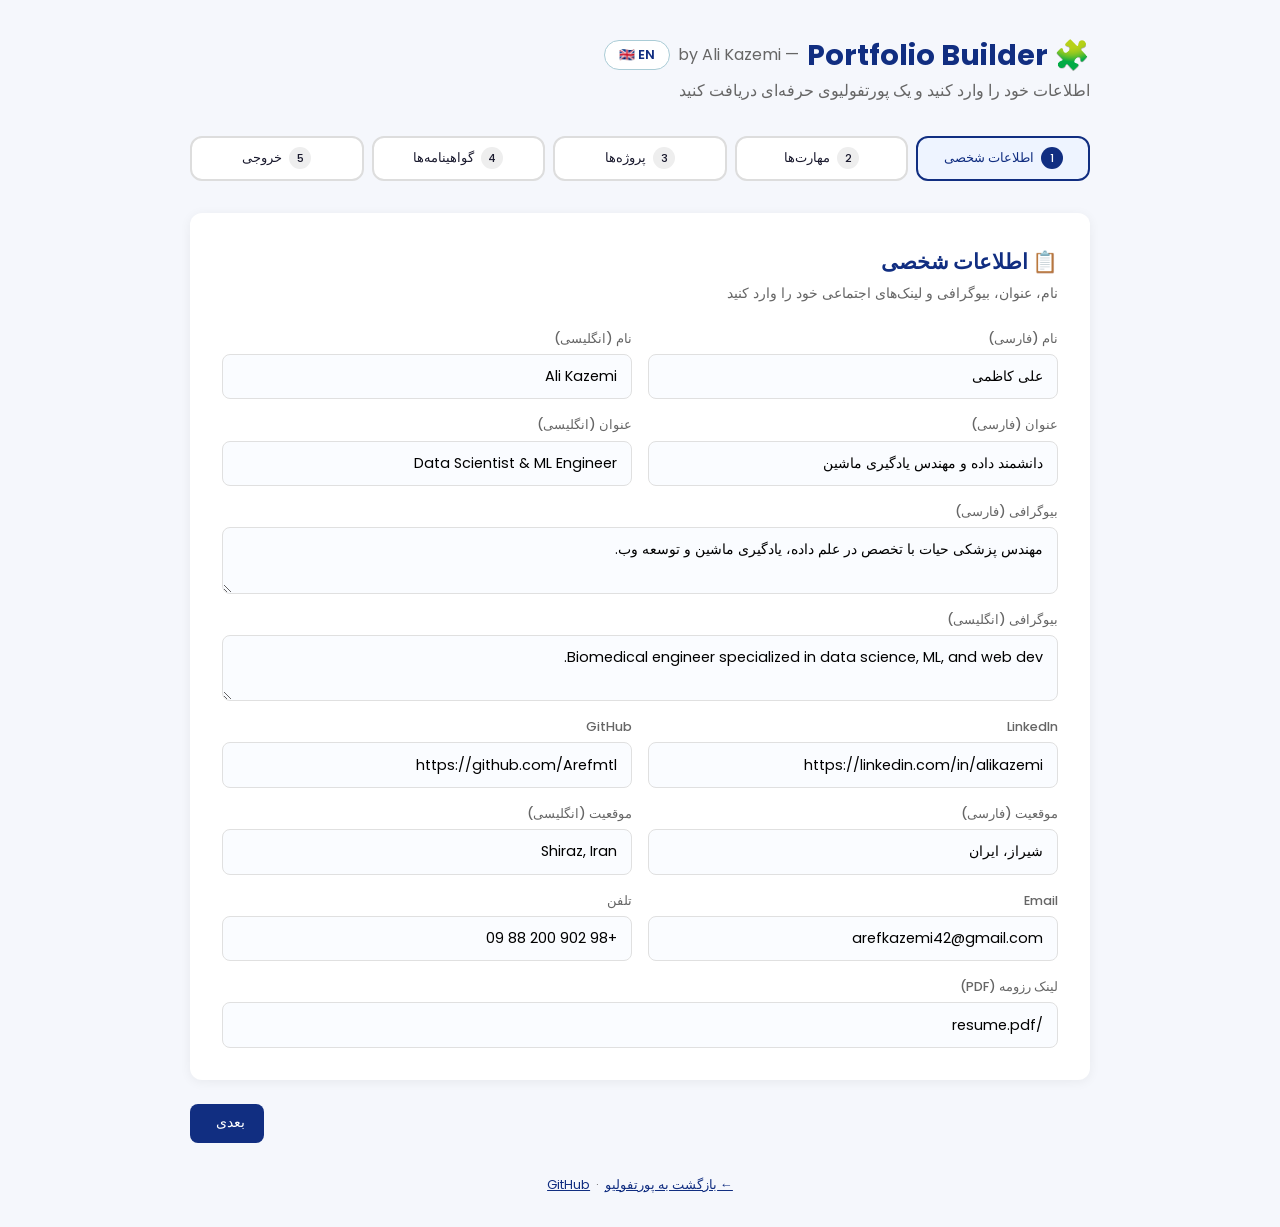
==== builder/index.html @ 11b46091 "feat: add Portfolio Builder tool at /builder/ — interactive form to generate config.js" ====
<!DOCTYPE html>
<html lang="fa" dir="rtl">
<head>
  <meta charset="UTF-8" />
  <meta name="viewport" content="width=device-width, initial-scale=1.0" />
  <meta name="theme-color" content="#112E81" />
  <title>Portfolio Builder — Ali Kazemi</title>
  <link rel="preconnect" href="https://fonts.googleapis.com" />
  <link rel="preconnect" href="https://fonts.gstatic.com" crossorigin />
  <link href="https://fonts.googleapis.com/css2?family=Poppins:wght@300;400;500;600;700&family=JetBrains+Mono:wght@400;500&display=swap" rel="stylesheet" />
  <link rel="stylesheet" href="https://unicons.iconscout.com/release/v4.0.0/css/line.css" />
  <style>
    :root {
      --first: #112e81;
      --second: #4647ae;
      --third: #4382df;
      --light: #aaccd6;
      --bg: #f5f7fc;
      --card: #fff;
      --text: #1a1a2e;
      --muted: #666;
      --font: 'Poppins', sans-serif;
      --mono: 'JetBrains Mono', monospace;
      --radius: 12px;
    }
    * { box-sizing: border-box; margin: 0; padding: 0; }
    body {
      font-family: var(--font);
      background: var(--bg);
      color: var(--text);
      line-height: 1.6;
      padding: 2rem 1rem;
    }
    .container { max-width: 900px; margin: 0 auto; }
    h1 { font-size: 1.8rem; color: var(--first); display: flex; align-items: center; gap: .5rem; }
    h1 small { font-size: 1rem; font-weight: 400; color: var(--muted); }
    .subtitle { color: var(--muted); margin-bottom: 2rem; }
    .lang-toggle {
      display: inline-block; float: left; cursor: pointer;
      padding: 4px 14px; border-radius: 20px; border: 1px solid var(--light);
      font-size: .8rem; font-weight: 600; color: var(--first); background: white;
    }
    .lang-toggle:hover { background: var(--light); }

    /* ── Steps ── */
    .steps { display: flex; gap: .5rem; margin-bottom: 2rem; flex-wrap: wrap; }
    .step {
      flex: 1; min-width: 90px; padding: .6rem .8rem; border-radius: var(--radius);
      background: var(--card); border: 2px solid #ddd; text-align: center;
      font-size: .8rem; font-weight: 500; transition: .3s; cursor: default;
    }
    .step.active { border-color: var(--first); color: var(--first); background: #eef4ff; }
    .step.done { border-color: var(--third); color: var(--third); }
    .step .num { display: inline-block; width: 22px; height: 22px; line-height: 22px; border-radius: 50%; background: #eee; font-size: .7rem; margin-inline-end: 4px; }
    .step.active .num { background: var(--first); color: #fff; }
    .step.done .num { background: var(--third); color: #fff; }

    /* ── Form ── */
    .card {
      background: var(--card); border-radius: var(--radius); padding: 2rem;
      box-shadow: 0 2px 12px rgba(0,0,0,.06); margin-bottom: 1.5rem;
    }
    .card h2 { font-size: 1.3rem; color: var(--first); margin-bottom: .3rem; }
    .card .desc { color: var(--muted); font-size: .85rem; margin-bottom: 1.5rem; }
    .form-grid { display: grid; grid-template-columns: 1fr 1fr; gap: 1rem; }
    .form-group { display: flex; flex-direction: column; gap: .3rem; }
    .form-group.full { grid-column: 1/-1; }
    label { font-size: .8rem; font-weight: 500; color: var(--muted); }
    input, textarea, select {
      padding: .7rem .9rem; border: 1.5px solid #e0e0e0; border-radius: 8px;
      font-family: var(--font); font-size: .9rem; transition: .2s; background: #fafcff;
    }
    input:focus, textarea:focus { outline: none; border-color: var(--third); box-shadow: 0 0 0 3px rgba(67,130,223,.15); }
    textarea { resize: vertical; min-height: 60px; }
    .form-row { display: flex; gap: .5rem; align-items: center; }
    .form-row input { flex: 1; }

    /* ── Dynamic entries (skills, projects, certs) ── */
    .entries { display: flex; flex-direction: column; gap: .8rem; }
    .entry {
      background: #f8faff; border: 1px solid #e8ecf5; border-radius: 8px;
      padding: 1rem; display: grid; gap: .6rem;
    }
    .entry .entry-grid { display: grid; grid-template-columns: 1fr 1fr; gap: .6rem; }
    .entry .full { grid-column: 1/-1; }
    .entry-remove {
      background: none; border: none; color: #e44; cursor: pointer;
      font-size: .8rem; justify-self: end;
    }
    .btn {
      padding: .6rem 1.2rem; border-radius: 8px; font-family: var(--font);
      font-weight: 500; font-size: .85rem; cursor: pointer; border: none;
      transition: .2s; display: inline-flex; align-items: center; gap: .4rem;
    }
    .btn-primary { background: var(--first); color: #fff; }
    .btn-primary:hover { background: #0d2368; }
    .btn-secondary { background: #eef4ff; color: var(--first); }
    .btn-secondary:hover { background: #dce6fa; }
    .btn-add { background: transparent; color: var(--third); border: 1.5px dashed var(--light); padding: .5rem 1rem; width: 100%; justify-content: center; }
    .btn-add:hover { background: #f0f7ff; }

    /* ── Navigation ── */
    .nav-btns { display: flex; justify-content: space-between; margin-top: 1.5rem; }
    .hidden { display: none; }

    /* ── Output ── */
    pre {
      background: #1a1a2e; color: #aaccd6; padding: 1.2rem; border-radius: 8px;
      font-family: var(--mono); font-size: .75rem; overflow-x: auto;
      max-height: 400px; white-space: pre-wrap; word-break: break-all;
    }
    .output-actions { display: flex; gap: .5rem; margin-top: 1rem; flex-wrap: wrap; }
    .badge {
      display: inline-block; padding: 2px 8px; border-radius: 12px;
      background: var(--light); color: var(--first); font-size: .7rem;
    }

    /* ── Responsive ── */
    @media (max-width: 640px) {
      .form-grid { grid-template-columns: 1fr; }
      .entry .entry-grid { grid-template-columns: 1fr; }
      .steps { gap: .3rem; }
      .step { min-width: 60px; font-size: .7rem; padding: .4rem; }
    }

    /* ── English mode ── */
    [lang="en"] .rtl-only { display: none; }
    [lang="fa"] .ltr-only { display: none; }
  </style>
</head>
<body>

<div class="container">
  <h1>
    🧩 Portfolio Builder
    <small>— by Ali Kazemi</small>
    <span class="lang-toggle" id="langToggle" onclick="toggleLang()">🇬🇧 EN</span>
  </h1>
  <p class="subtitle rtl-only">اطلاعات خود را وارد کنید و یک پورتفولیوی حرفه‌ای دریافت کنید</p>
  <p class="subtitle ltr-only">Fill in your info and get a professional portfolio template</p>

  <!-- Steps -->
  <div class="steps" id="steps">
    <div class="step active" data-step="1"><span class="num">1</span> <span class="rtl-only">اطلاعات شخصی</span><span class="ltr-only">Personal</span></div>
    <div class="step" data-step="2"><span class="num">2</span> <span class="rtl-only">مهارت‌ها</span><span class="ltr-only">Skills</span></div>
    <div class="step" data-step="3"><span class="num">3</span> <span class="rtl-only">پروژه‌ها</span><span class="ltr-only">Projects</span></div>
    <div class="step" data-step="4"><span class="num">4</span> <span class="rtl-only">گواهینامه‌ها</span><span class="ltr-only">Certifications</span></div>
    <div class="step" data-step="5"><span class="num">5</span> <span class="rtl-only">خروجی</span><span class="ltr-only">Output</span></div>
  </div>

  <!-- STEP 1: Personal Info -->
  <div class="card step-panel" data-step="1">
    <h2><span class="rtl-only">📋 اطلاعات شخصی</span><span class="ltr-only">📋 Personal Info</span></h2>
    <p class="desc"><span class="rtl-only">نام، عنوان، بیوگرافی و لینک‌های اجتماعی خود را وارد کنید</span><span class="ltr-only">Your name, title, bio, and social links</span></p>
    <div class="form-grid">
      <div class="form-group"><label><span class="rtl-only">نام (فارسی)</span><span class="ltr-only">Name (Persian)</span></label><input id="fa_name" value="علی کاظمی" /></div>
      <div class="form-group"><label><span class="rtl-only">نام (انگلیسی)</span><span class="ltr-only">Name (English)</span></label><input id="en_name" value="Ali Kazemi" /></div>
      <div class="form-group"><label><span class="rtl-only">عنوان (فارسی)</span><span class="ltr-only">Title (Persian)</span></label><input id="fa_title" value="دانشمند داده و مهندس یادگیری ماشین" /></div>
      <div class="form-group"><label><span class="rtl-only">عنوان (انگلیسی)</span><span class="ltr-only">Title (English)</span></label><input id="en_title" value="Data Scientist & ML Engineer" /></div>
      <div class="form-group full"><label><span class="rtl-only">بیوگرافی (فارسی)</span><span class="ltr-only">Bio (Persian)</span></label><textarea id="fa_bio" rows="2">مهندس پزشکی حیات با تخصص در علم داده، یادگیری ماشین و توسعه وب.</textarea></div>
      <div class="form-group full"><label><span class="rtl-only">بیوگرافی (انگلیسی)</span><span class="ltr-only">Bio (English)</span></label><textarea id="en_bio" rows="2">Biomedical engineer specialized in data science, ML, and web dev.</textarea></div>
      <div class="form-group"><label>LinkedIn</label><input id="linkedin" value="https://linkedin.com/in/alikazemi" /></div>
      <div class="form-group"><label>GitHub</label><input id="github" value="https://github.com/Arefmtl" /></div>
      <div class="form-group"><label><span class="rtl-only">موقعیت (فارسی)</span><span class="ltr-only">Location (Persian)</span></label><input id="fa_loc" value="شیراز، ایران" /></div>
      <div class="form-group"><label><span class="rtl-only">موقعیت (انگلیسی)</span><span class="ltr-only">Location (English)</span></label><input id="en_loc" value="Shiraz, Iran" /></div>
      <div class="form-group"><label>Email</label><input id="email" value="arefkazemi42@gmail.com" /></div>
      <div class="form-group"><label><span class="rtl-only">تلفن</span><span class="ltr-only">Phone</span></label><input id="phone" value="+98 902 200 88 09" /></div>
      <div class="form-group full">
        <label><span class="rtl-only">لینک رزومه (PDF)</span><span class="ltr-only">Resume Link (PDF)</span></label>
        <input id="resumeUrl" value="/resume.pdf" />
      </div>
    </div>
  </div>

  <!-- STEP 2: Skills -->
  <div class="card step-panel hidden" data-step="2">
    <h2><span class="rtl-only">🧠 مهارت‌ها</span><span class="ltr-only">🧠 Skills</span></h2>
    <p class="desc"><span class="rtl-only">مهارت‌های خود را با درصد وارد کنید (دسته‌بندی اختیاری)</span><span class="ltr-only">Add your skills with percentages (categories optional)</span></p>
    <div id="skillsContainer" class="entries">
      <!-- default entries filled by JS -->
    </div>
    <button class="btn btn-add" onclick="addSkill()"><i class="uil uil-plus"></i> <span class="rtl-only">افزودن مهارت</span><span class="ltr-only">Add Skill</span></button>
  </div>

  <!-- STEP 3: Projects -->
  <div class="card step-panel hidden" data-step="3">
    <h2><span class="rtl-only">🚀 پروژه‌ها</span><span class="ltr-only">🚀 Projects</span></h2>
    <p class="desc"><span class="rtl-only">پروژه‌های خود را اضافه کنید (نام، توضیح، تکنولوژی‌ها، لینک گیت‌هاب)</span><span class="ltr-only">Add your projects (name, description, tech, GitHub link)</span></p>
    <div id="projectsContainer" class="entries">
      <!-- filled by JS -->
    </div>
    <button class="btn btn-add" onclick="addProject()"><i class="uil uil-plus"></i> <span class="rtl-only">افزودن پروژه</span><span class="ltr-only">Add Project</span></button>
  </div>

  <!-- STEP 4: Certificates -->
  <div class="card step-panel hidden" data-step="4">
    <h2><span class="rtl-only">🎓 گواهینامه‌ها</span><span class="ltr-only">🎓 Certifications</span></h2>
    <p class="desc"><span class="rtl-only">گواهینامه‌های خود را با نام، ناشر، تاریخ و لینک اضافه کنید</span><span class="ltr-only">Add your certificates (title, issuer, date, URL)</span></p>
    <div id="certsContainer" class="entries">
      <!-- filled by JS -->
    </div>
    <button class="btn btn-add" onclick="addCert()"><i class="uil uil-plus"></i> <span class="rtl-only">افزودن گواهینامه</span><span class="ltr-only">Add Certificate</span></button>
  </div>

  <!-- STEP 5: Output -->
  <div class="card step-panel hidden" data-step="5">
    <h2><span class="rtl-only">📦 خروجی</span><span class="ltr-only">📦 Output</span></h2>
    <p class="desc"><span class="rtl-only">فایل config.js خود را دانلود کنید، سپس طبق راهنما عمل کنید</span><span class="ltr-only">Download your config.js file and follow the guide</span></p>

    <h3 style="font-size:1rem;margin-bottom:.5rem;color:var(--second)">
      <span class="rtl-only">۱. دانلود فایل تنظیمات</span>
      <span class="ltr-only">1. Download Config</span>
    </h3>
    <pre id="outputCode">// Your config.js will appear here</pre>
    <div class="output-actions">
      <button class="btn btn-primary" onclick="downloadConfig()"><i class="uil uil-download-alt"></i> <span class="rtl-only">دانلود config.js</span><span class="ltr-only">Download config.js</span></button>
      <button class="btn btn-secondary" onclick="copyConfig()"><i class="uil uil-copy"></i> <span class="rtl-only">کپی</span><span class="ltr-only">Copy</span></button>
    </div>

    <h3 style="font-size:1rem;margin:1.5rem 0 .5rem;color:var(--second)">
      <span class="rtl-only">۲. راهنمای استفاده</span>
      <span class="ltr-only">2. How to Use</span>
    </h3>
    <div style="background:#f8faff;border:1px solid #e8ecf5;border-radius:8px;padding:1.2rem;font-size:.85rem;line-height:1.8">
      <ol style="padding-inline-start:1.2rem">
        <li class="rtl-only"><a href="https://github.com/Arefmtl/portfolio-template" target="_blank">تمپلیت را از گیت‌هاب دانلود کنید</a></li>
        <li class="ltr-only"><a href="https://github.com/Arefmtl/portfolio-template" target="_blank">Download the template from GitHub</a></li>
        <li class="rtl-only">فایل <code>config.js</code> دانلود شده را جایگزین <code>assets/js/config.js</code> در تمپلیت کنید</li>
        <li class="ltr-only">Replace <code>assets/js/config.js</code> in the template with your downloaded file</li>
        <li class="rtl-only">عکس پروفایل خود را در <code>assets/img/profile.jpg</code> قرار دهید</li>
        <li class="ltr-only">Put your photo in <code>assets/img/profile.jpg</code></li>
        <li class="rtl-only">عکس گواهینامه‌ها را در <code>assets/img/certs/</code> قرار دهید</li>
        <li class="ltr-only">Put certificate images in <code>assets/img/certs/</code></li>
        <li class="rtl-only"><code>index.html</code> را در مرورگر باز کنید → پورتفولیوی شما آماده است!</li>
        <li class="ltr-only">Open <code>index.html</code> in a browser → your portfolio is ready!</li>
      </ol>
    </div>

    <h3 style="font-size:1rem;margin:1.5rem 0 .5rem;color:var(--second)">
      <span class="rtl-only">۳. انتشار در گیت‌هاب پیج</span>
      <span class="ltr-only">3. Deploy to GitHub Pages</span>
    </h3>
    <div style="background:#1a1a2e;color:#aaccd6;padding:1rem;border-radius:8px;font-family:var(--mono);font-size:.75rem;overflow-x:auto">
# Create a repo named username.github.io
git init
git add -A
git commit -m "my portfolio"
git branch -M main
git remote add origin https://github.com/username/username.github.io.git
git push -u origin main
# → Your site is live at https://username.github.io
    </div>

    <p style="margin-top:1rem;color:var(--muted);font-size:.8rem;text-align:center">
      <i class="uil uil-heart" style="color:#e44"></i>
      <span class="rtl-only">ساخته شده با ❤️ توسط علی کاظمی</span>
      <span class="ltr-only">Made with ❤️ by Ali Kazemi</span>
    </p>
  </div>

  <!-- Navigation Buttons -->
  <div class="nav-btns">
    <button class="btn btn-secondary" id="prevBtn" onclick="prevStep()"><i class="uil uil-arrow-right"></i> <span class="rtl-only">قبلی</span><span class="ltr-only">Previous</span></button>
    <button class="btn btn-primary" id="nextBtn" onclick="nextStep()"><span class="rtl-only">بعدی</span><span class="ltr-only">Next</span> <i class="uil uil-arrow-left"></i></button>
  </div>

  <!-- Footer -->
  <p style="text-align:center;margin-top:2rem;font-size:.8rem;color:var(--muted)">
    <a href="https://arefmtl.github.io" style="color:var(--first)">← <span class="rtl-only">بازگشت به پورتفولیو</span><span class="ltr-only">Back to portfolio</span></a>
    &nbsp;·&nbsp;
    <a href="https://github.com/Arefmtl/portfolio-template" style="color:var(--first)">GitHub</a>
  </p>
</div>

<script>
/* ── MULTI-STEP NAV ────────────────────────────────────── */
let currentStep = 1;
const totalSteps = 5;

function showStep(n) {
  document.querySelectorAll('.step-panel').forEach(el => el.classList.add('hidden'));
  document.querySelector(`.step-panel[data-step="${n}"]`).classList.remove('hidden');
  document.querySelectorAll('.step').forEach(el => {
    el.classList.remove('active');
    if (parseInt(el.dataset.step) === n) el.classList.add('active');
  });
  document.getElementById('prevBtn').style.visibility = n === 1 ? 'hidden' : 'visible';
  document.getElementById('nextBtn').innerHTML = n === totalSteps
    ? '<span class="rtl-only">اتمام 🎉</span><span class="ltr-only">Finish 🎉</span>'
    : '<span class="rtl-only">بعدی</span><span class="ltr-only">Next</span> <i class="uil uil-arrow-left"></i>';
}

function nextStep() {
  if (currentStep === totalSteps) return;
  // Mark current as done
  document.querySelector(`.step[data-step="${currentStep}"]`)?.classList.add('done');
  currentStep++;
  showStep(currentStep);
  if (currentStep === totalSteps) generateOutput();
}

function prevStep() {
  if (currentStep <= 1) return;
  currentStep--;
  showStep(currentStep);
}

/* ── TOGGLE LANG ────────────────────────────────────────── */
let currentLang = 'fa';
function toggleLang() {
  currentLang = currentLang === 'fa' ? 'en' : 'fa';
  document.documentElement.lang = currentLang;
  document.documentElement.dir = currentLang === 'fa' ? 'rtl' : 'ltr';
  document.getElementById('langToggle').textContent = currentLang === 'fa' ? '🇬🇧 EN' : '🇮🇷 FA';
}

/* ── SKILLS ─────────────────────────────────────────────── */
let skillId = 0;
const defaultSkills = [
  { name: 'Python', pct: 90, cat: 'Programming' },
  { name: 'Machine Learning', pct: 85, cat: 'Programming' },
  { name: 'SQL', pct: 60, cat: 'Programming' },
];

function renderSkills() {
  const container = document.getElementById('skillsContainer');
  const items = container.querySelectorAll('.entry');
  const data = [];
  items.forEach(el => {
    data.push({
      name: el.querySelector('.sk-name')?.value || '',
      pct: parseInt(el.querySelector('.sk-pct')?.value) || 0,
      cat: el.querySelector('.sk-cat')?.value || 'Programming',
    });
  });
  container.innerHTML = data.map((s, i) => `
    <div class="entry">
      <div class="entry-grid">
        <div class="form-group"><label><span class="rtl-only">نام مهارت</span><span class="ltr-only">Skill Name</span></label><input class="sk-name" value="${s.name}" /></div>
        <div class="form-group"><label>%</label><input type="number" class="sk-pct" min="0" max="100" value="${s.pct}" /></div>
        <div class="form-group"><label><span class="rtl-only">دسته‌بندی</span><span class="ltr-only">Category</span></label><input class="sk-cat" value="${s.cat}" /></div>
      </div>
      <button class="entry-remove" onclick="this.closest('.entry').remove()"><i class="uil uil-trash-alt"></i> <span class="rtl-only">حذف</span><span class="ltr-only">Remove</span></button>
    </div>
  `).join('');
}
function addSkill() {
  const container = document.getElementById('skillsContainer');
  container.insertAdjacentHTML('beforeend', `
    <div class="entry">
      <div class="entry-grid">
        <div class="form-group"><label><span class="rtl-only">نام مهارت</span><span class="ltr-only">Skill Name</span></label><input class="sk-name" value="" /></div>
        <div class="form-group"><label>%</label><input type="number" class="sk-pct" min="0" max="100" value="70" /></div>
        <div class="form-group"><label><span class="rtl-only">دسته‌بندی</span><span class="ltr-only">Category</span></label><input class="sk-cat" value="Programming" /></div>
      </div>
      <button class="entry-remove" onclick="this.closest('.entry').remove()"><i class="uil uil-trash-alt"></i> <span class="rtl-only">حذف</span><span class="ltr-only">Remove</span></button>
    </div>
  `);
}

/* ── PROJECTS ───────────────────────────────────────────── */
const defaultProjects = [
  { title_fa: 'TOOL-BOX: پایپ‌لاین ML', title_en: 'TOOL-BOX: ML Pipeline', desc_fa: 'پایپ‌لاین کامل ML', desc_en: 'End-to-end ML pipeline', tech: 'Python, Flask, Tailwind', github: 'https://github.com/Arefmtl/TOOL-BOX' },
  { title_fa: 'تشخیص آلزایمر با fMRI', title_en: 'Alzheimer\'s Diagnosis', desc_fa: 'شبکه‌های هایپرگراف', desc_en: 'Hypergraph neural networks', tech: 'PyTorch, Nilearn', github: 'https://github.com/Arefmtl/ADNI-Alzheimer-diagnosis' },
  { title_fa: 'پیش‌بینی قیمت مسکن', title_en: 'Housing Price Prediction', desc_fa: 'مدل رگرسیون', desc_en: 'Regression model', tech: 'Python, Scikit-learn', github: 'https://github.com/Arefmtl/Housing-Price-Prediction' },
];

function renderProjects() {
  const container = document.getElementById('projectsContainer');
  const items = container.querySelectorAll('.entry');
  const data = [];
  items.forEach(el => {
    data.push({
      title_fa: el.querySelector('.pj-fa')?.value || '',
      title_en: el.querySelector('.pj-en')?.value || '',
      desc_fa: el.querySelector('.pj-desc-fa')?.value || '',
      desc_en: el.querySelector('.pj-desc-en')?.value || '',
      tech: el.querySelector('.pj-tech')?.value || '',
      github: el.querySelector('.pj-gh')?.value || '',
    });
  });
  container.innerHTML = data.map(p => `
    <div class="entry">
      <div class="entry-grid">
        <div class="form-group"><label><span class="rtl-only">نام (فارسی)</span><span class="ltr-only">Title (Persian)</span></label><input class="pj-fa" value="${p.title_fa}" /></div>
        <div class="form-group"><label><span class="rtl-only">نام (انگلیسی)</span><span class="ltr-only">Title (English)</span></label><input class="pj-en" value="${p.title_en}" /></div>
        <div class="form-group full"><label><span class="rtl-only">توضیح (فارسی)</span><span class="ltr-only">Desc (Persian)</span></label><textarea class="pj-desc-fa" rows="1">${p.desc_fa}</textarea></div>
        <div class="form-group full"><label><span class="rtl-only">توضیح (انگلیسی)</span><span class="ltr-only">Desc (English)</span></label><textarea class="pj-desc-en" rows="1">${p.desc_en}</textarea></div>
        <div class="form-group"><label><span class="rtl-only">تکنولوژی‌ها</span><span class="ltr-only">Tech Stack</span></label><input class="pj-tech" value="${p.tech}" /></div>
        <div class="form-group"><label>GitHub</label><input class="pj-gh" value="${p.github}" /></div>
      </div>
      <button class="entry-remove" onclick="this.closest('.entry').remove()"><i class="uil uil-trash-alt"></i> <span class="rtl-only">حذف</span><span class="ltr-only">Remove</span></button>
    </div>
  `).join('');
}
function addProject() {
  const container = document.getElementById('projectsContainer');
  container.insertAdjacentHTML('beforeend', `
    <div class="entry">
      <div class="entry-grid">
        <div class="form-group"><label><span class="rtl-only">نام (فارسی)</span><span class="ltr-only">Title (Persian)</span></label><input class="pj-fa" value="" /></div>
        <div class="form-group"><label><span class="rtl-only">نام (انگلیسی)</span><span class="ltr-only">Title (English)</span></label><input class="pj-en" value="" /></div>
        <div class="form-group full"><label><span class="rtl-only">توضیح (فارسی)</span><span class="ltr-only">Desc (Persian)</span></label><textarea class="pj-desc-fa" rows="1"></textarea></div>
        <div class="form-group full"><label><span class="rtl-only">توضیح (انگلیسی)</span><span class="ltr-only">Desc (English)</span></label><textarea class="pj-desc-en" rows="1"></textarea></div>
        <div class="form-group"><label><span class="rtl-only">تکنولوژی‌ها</span><span class="ltr-only">Tech Stack</span></label><input class="pj-tech" value="" /></div>
        <div class="form-group"><label>GitHub</label><input class="pj-gh" value="" /></div>
      </div>
      <button class="entry-remove" onclick="this.closest('.entry').remove()"><i class="uil uil-trash-alt"></i> <span class="rtl-only">حذف</span><span class="ltr-only">Remove</span></button>
    </div>
  `);
}

/* ── CERTIFICATES ───────────────────────────────────────── */
const defaultCerts = [
  { title: 'Generative AI Career Essentials', subtitle: 'Microsoft & LinkedIn — Jan 2025', url: '#' },
  { title: 'Machine Learning', subtitle: 'Stanford (Coursera) — Mar 2024', url: '#' },
  { title: 'Data Science in Stratified Healthcare', subtitle: 'U. Edinburgh — Mar 2024', url: '#' },
  { title: 'Machine Learning', subtitle: 'Sololearn — Apr 2024', url: '#' },
];

function renderCerts() {
  const container = document.getElementById('certsContainer');
  const items = container.querySelectorAll('.entry');
  const data = [];
  items.forEach(el => {
    data.push({
      title: el.querySelector('.cert-title')?.value || '',
      subtitle: el.querySelector('.cert-sub')?.value || '',
      url: el.querySelector('.cert-url')?.value || '#',
    });
  });
  container.innerHTML = data.map(c => `
    <div class="entry">
      <div class="entry-grid">
        <div class="form-group full"><label><span class="rtl-only">نام گواهینامه</span><span class="ltr-only">Certificate Name</span></label><input class="cert-title" value="${c.title}" /></div>
        <div class="form-group"><label><span class="rtl-only">ناشر و تاریخ</span><span class="ltr-only">Issuer & Date</span></label><input class="cert-sub" value="${c.subtitle}" /></div>
        <div class="form-group"><label>URL</label><input class="cert-url" value="${c.url}" /></div>
      </div>
      <button class="entry-remove" onclick="this.closest('.entry').remove()"><i class="uil uil-trash-alt"></i> <span class="rtl-only">حذف</span><span class="ltr-only">Remove</span></button>
    </div>
  `).join('');
}
function addCert() {
  const container = document.getElementById('certsContainer');
  container.insertAdjacentHTML('beforeend', `
    <div class="entry">
      <div class="entry-grid">
        <div class="form-group full"><label><span class="rtl-only">نام گواهینامه</span><span class="ltr-only">Certificate Name</span></label><input class="cert-title" value="" /></div>
        <div class="form-group"><label><span class="rtl-only">ناشر و تاریخ</span><span class="ltr-only">Issuer & Date</span></label><input class="cert-sub" value="" /></div>
        <div class="form-group"><label>URL</label><input class="cert-url" value="#" /></div>
      </div>
      <button class="entry-remove" onclick="this.closest('.entry').remove()"><i class="uil uil-trash-alt"></i> <span class="rtl-only">حذف</span><span class="ltr-only">Remove</span></button>
    </div>
  `);
}

/* ── COLLECT DATA ───────────────────────────────────────── */
function collectData() {
  const skills = [];
  document.querySelectorAll('#skillsContainer .entry').forEach(el => {
    skills.push({
      name: el.querySelector('.sk-name')?.value || '',
      pct: parseInt(el.querySelector('.sk-pct')?.value) || 0,
      cat: el.querySelector('.sk-cat')?.value || 'General',
    });
  });

  const projects = [];
  document.querySelectorAll('#projectsContainer .entry').forEach(el => {
    projects.push({
      title_fa: el.querySelector('.pj-fa')?.value || '',
      title_en: el.querySelector('.pj-en')?.value || '',
      desc_fa: el.querySelector('.pj-desc-fa')?.value || '',
      desc_en: el.querySelector('.pj-desc-en')?.value || '',
      tech: el.querySelector('.pj-tech')?.value || '',
      github: el.querySelector('.pj-gh')?.value || '',
    });
  });

  const certs = [];
  document.querySelectorAll('#certsContainer .entry').forEach(el => {
    certs.push({
      title: el.querySelector('.cert-title')?.value || '',
      subtitle: el.querySelector('.cert-sub')?.value || '',
      url: el.querySelector('.cert-url')?.value || '#',
    });
  });

  return {
    personal: {
      fa_name: document.getElementById('fa_name')?.value || '',
      en_name: document.getElementById('en_name')?.value || '',
      fa_title: document.getElementById('fa_title')?.value || '',
      en_title: document.getElementById('en_title')?.value || '',
      fa_bio: document.getElementById('fa_bio')?.value || '',
      en_bio: document.getElementById('en_bio')?.value || '',
      fa_loc: document.getElementById('fa_loc')?.value || '',
      en_loc: document.getElementById('en_loc')?.value || '',
      linkedin: document.getElementById('linkedin')?.value || '',
      github: document.getElementById('github')?.value || '',
      email: document.getElementById('email')?.value || '',
      phone: document.getElementById('phone')?.value || '',
      resumeUrl: document.getElementById('resumeUrl')?.value || '/resume.pdf',
    },
    skills,
    projects,
    certs,
  };
}

/* ── GENERATE OUTPUT ────────────────────────────────────── */
function generateOutput() {
  const d = collectData();
  const cfg = `// ===========================================================
// 🧩 PORTFOLIO CONFIG — Generated by Portfolio Builder
// Edit this file and replace assets/js/config.js in the template
// ===========================================================

const CONFIG = {
  lang: 'both',

  name: { fa: '${d.personal.fa_name}', en: '${d.personal.en_name}' },
  title: { fa: '${d.personal.fa_title}', en: '${d.personal.en_title}' },
  bio: { fa: '${d.personal.fa_bio}', en: '${d.personal.en_bio}' },
  resumeUrl: '${d.personal.resumeUrl}',

  profileImg: 'assets/img/profile.jpg',

  social: [
    { icon: 'uil-linkedin-alt', url: '${d.personal.linkedin}' },
    { icon: 'uil-github-alt', url: '${d.personal.github}' },
  ],

  skills: [
    {
      icon: 'uil-brackets-curly',
      title_fa: 'مهارت‌ها',
      title_en: 'Skills',
      subtitle_fa: 'تخصص‌ها',
      subtitle_en: 'Expertise',
      items: ${JSON.stringify(d.skills.map(s => ({ name: s.name, pct: s.pct })), null, 2)},
    },
  ],

  education: [
    {
      title_fa: 'تحصیلات',
      title_en: 'Education',
      subtitle_fa: 'دانشگاه',
      subtitle_en: 'University',
      date: '',
    },
  ],

  experience: [],

  projects: ${JSON.stringify(d.projects.map(p => ({
    title_fa: p.title_fa,
    title_en: p.title_en,
    desc_fa: p.desc_fa,
    desc_en: p.desc_en,
    tech: p.tech,
    github: p.github,
    demo: null,
  })), null, 2)},

  certificates: ${JSON.stringify(d.certs.map(c => ({
    title: c.title,
    subtitle: c.subtitle,
    img: 'assets/img/certs/placeholder.svg',
    url: c.url,
  })), null, 2)},

  contact: {
    phone: '${d.personal.phone}',
    email: '${d.personal.email}',
    location_fa: '${d.personal.fa_loc}',
    location_en: '${d.personal.en_loc}',
  },
};`;

  document.getElementById('outputCode').textContent = cfg;
}

/* ── DOWNLOAD ───────────────────────────────────────────── */
function downloadConfig() {
  const code = document.getElementById('outputCode').textContent;
  const blob = new Blob([code], { type: 'text/javascript' });
  const url = URL.createObjectURL(blob);
  const a = document.createElement('a');
  a.href = url;
  a.download = 'config.js';
  a.click();
  URL.revokeObjectURL(url);
}

function copyConfig() {
  const code = document.getElementById('outputCode').textContent;
  navigator.clipboard.writeText(code).then(() => {
    const btn = document.querySelector('.output-actions .btn-secondary');
    const orig = btn.innerHTML;
    btn.innerHTML = '✅ <span class="rtl-only">کپی شد!</span><span class="ltr-only">Copied!</span>';
    setTimeout(() => btn.innerHTML = orig, 2000);
  });
}

/* ── INIT ───────────────────────────────────────────────── */
renderSkills();
renderProjects();
renderCerts();
showStep(1);
</script>
</body>
</html>
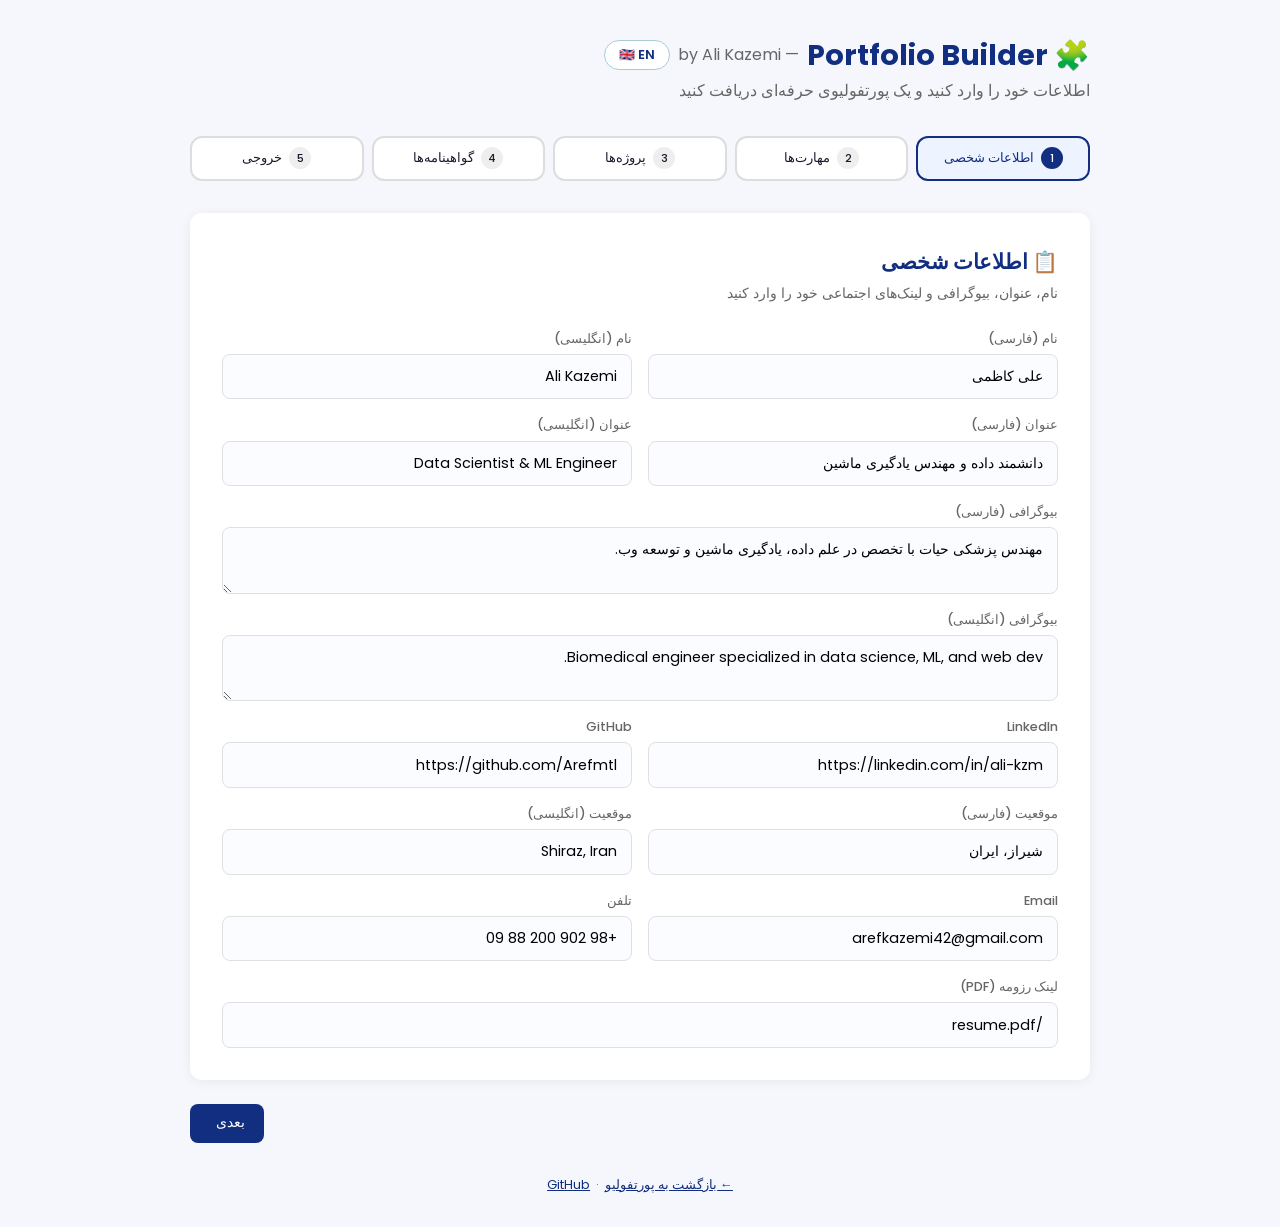
==== commit 245997bc: "fix: update LinkedIn URL to ali-kzm" ====
--- a/builder/index.html
+++ b/builder/index.html
@@ -4,6 +4,8 @@
   <meta charset="UTF-8" />
   <meta name="viewport" content="width=device-width, initial-scale=1.0" />
   <meta name="theme-color" content="#112E81" />
+  <link rel="icon" type="image/png" href="/icon.png">
+  <link rel="apple-touch-icon" href="/icon.png">
   <title>Portfolio Builder — Ali Kazemi</title>
   <link rel="preconnect" href="https://fonts.googleapis.com" />
   <link rel="preconnect" href="https://fonts.gstatic.com" crossorigin />
@@ -159,7 +161,7 @@
       <div class="form-group"><label><span class="rtl-only">عنوان (انگلیسی)</span><span class="ltr-only">Title (English)</span></label><input id="en_title" value="Data Scientist & ML Engineer" /></div>
       <div class="form-group full"><label><span class="rtl-only">بیوگرافی (فارسی)</span><span class="ltr-only">Bio (Persian)</span></label><textarea id="fa_bio" rows="2">مهندس پزشکی حیات با تخصص در علم داده، یادگیری ماشین و توسعه وب.</textarea></div>
       <div class="form-group full"><label><span class="rtl-only">بیوگرافی (انگلیسی)</span><span class="ltr-only">Bio (English)</span></label><textarea id="en_bio" rows="2">Biomedical engineer specialized in data science, ML, and web dev.</textarea></div>
-      <div class="form-group"><label>LinkedIn</label><input id="linkedin" value="https://linkedin.com/in/alikazemi" /></div>
+      <div class="form-group"><label>LinkedIn</label><input id="linkedin" value="https://linkedin.com/in/ali-kzm" /></div>
       <div class="form-group"><label>GitHub</label><input id="github" value="https://github.com/Arefmtl" /></div>
       <div class="form-group"><label><span class="rtl-only">موقعیت (فارسی)</span><span class="ltr-only">Location (Persian)</span></label><input id="fa_loc" value="شیراز، ایران" /></div>
       <div class="form-group"><label><span class="rtl-only">موقعیت (انگلیسی)</span><span class="ltr-only">Location (English)</span></label><input id="en_loc" value="Shiraz, Iran" /></div>
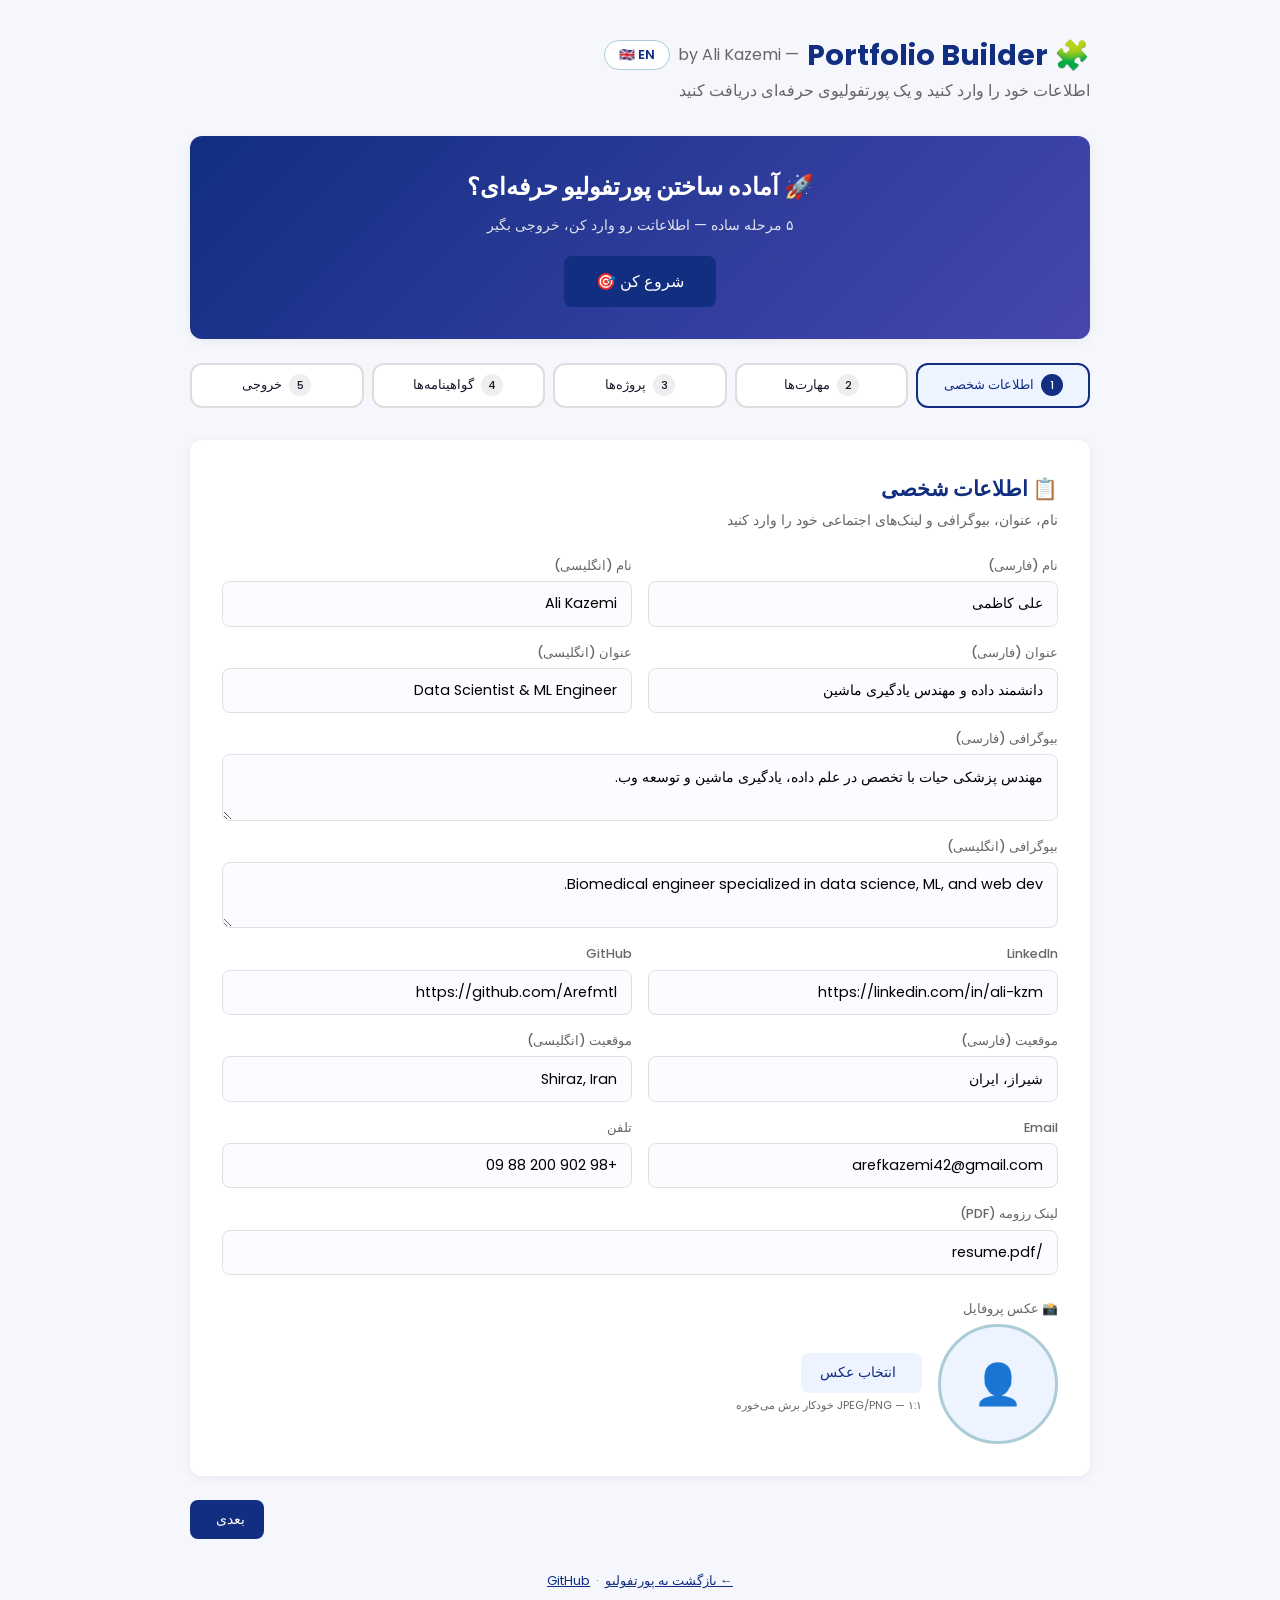
==== commit 192da8e2: "feat(builder): CTA hero + photo upload with 1:1 canvas crop" ====
--- a/builder/index.html
+++ b/builder/index.html
@@ -128,7 +128,16 @@
     /* ── English mode ── */
     [lang="en"] .rtl-only { display: none; }
     [lang="fa"] .ltr-only { display: none; }
-  </style>
+  
+/* ── Micro-interactions ────────────────────────────── */
+.card,.entry{transition:transform .25s cubic-bezier(.34,1.56,.64,1),box-shadow .25s ease}
+.card:hover,.entry:hover{transform:translateY(-2px);box-shadow:0 8px 24px rgba(17,46,129,.12)}
+.btn-primary,.btn-secondary,.btn{transition:transform .15s,box-shadow .2s,background .2s}
+.btn-primary:active,.btn:active{transform:scale(.96)}
+input:focus,textarea:focus,select:focus{border-color:#4382df!important;box-shadow:0 0 0 3px rgba(67,130,223,.15)!important;transform:translateY(-1px)}
+@keyframes fadeUp{from{opacity:0;transform:translateY(16px)}to{opacity:1;transform:translateY(0)}}
+.fade-in{animation:fadeUp .5s ease both}
+</style>
 </head>
 <body>
 
@@ -141,6 +150,21 @@
   <p class="subtitle rtl-only">اطلاعات خود را وارد کنید و یک پورتفولیوی حرفه‌ای دریافت کنید</p>
   <p class="subtitle ltr-only">Fill in your info and get a professional portfolio template</p>
 
+    <!-- CTA Hero -->
+  <div class="card" style="text-align:center;padding:2rem;margin-bottom:1.5rem;background:linear-gradient(135deg,#112e81,#4647ae);color:white;border:none">
+    <h2 style="font-size:1.5rem;margin-bottom:.5rem;color:white">
+      <span class="rtl-only">🚀 آماده ساختن پورتفولیو حرفه‌ای؟</span>
+      <span class="ltr-only">🚀 Ready to build your portfolio?</span>
+    </h2>
+    <p style="opacity:.85;margin-bottom:1.2rem;font-size:.9rem">
+      <span class="rtl-only">۵ مرحله ساده — اطلاعاتت رو وارد کن، خروجی بگیر</span>
+      <span class="ltr-only">5 simple steps — fill in your info, get your portfolio</span>
+    </p>
+    <button class="btn btn-primary" onclick="nextStep()" style="font-size:1rem;padding:.8rem 2rem">
+      <span class="rtl-only">شروع کن 🎯</span>
+      <span class="ltr-only">Start Now 🎯</span>
+    </button>
+  </div>
   <!-- Steps -->
   <div class="steps" id="steps">
     <div class="step active" data-step="1"><span class="num">1</span> <span class="rtl-only">اطلاعات شخصی</span><span class="ltr-only">Personal</span></div>
@@ -171,7 +195,25 @@
         <label><span class="rtl-only">لینک رزومه (PDF)</span><span class="ltr-only">Resume Link (PDF)</span></label>
         <input id="resumeUrl" value="/resume.pdf" />
       </div>
-    </div>
+    <div class="form-group full" style="margin-top:.5rem">
+      <label><span class="rtl-only">📸 عکس پروفایل</span><span class="ltr-only">📸 Profile Photo</span></label>
+      <div style="display:flex;align-items:center;gap:1rem;flex-wrap:wrap">
+        <div style="width:120px;height:120px;border-radius:50%;overflow:hidden;border:3px solid var(--light);flex-shrink:0;background:#eef4ff;display:flex;align-items:center;justify-content:center;position:relative" id="photoPreview">
+          <img id="photoImg" src="" style="width:100%;height:100%;object-fit:cover;display:none" alt="Preview">
+          <span id="photoPlaceholder" style="font-size:2.5rem;color:var(--second)">👤</span>
+        </div>
+        <div>
+          <input type="file" id="photoInput" accept="image/*" style="display:none">
+          <button class="btn btn-secondary" onclick="document.getElementById('photoInput').click()" type="button">
+            <i class="uil uil-camera"></i> <span class="rtl-only">انتخاب عکس</span><span class="ltr-only">Choose Photo</span>
+          </button>
+          <p style="font-size:.7rem;color:var(--muted);margin-top:.3rem">
+            <span class="rtl-only">JPEG/PNG — ۱:۱ خودکار برش می‌خوره</span>
+            <span class="ltr-only">JPEG/PNG — auto-cropped to 1:1</span>
+          </p>
+        </div>
+      </div>
+    </div>    </div>
   </div>
 
   <!-- STEP 2: Skills -->
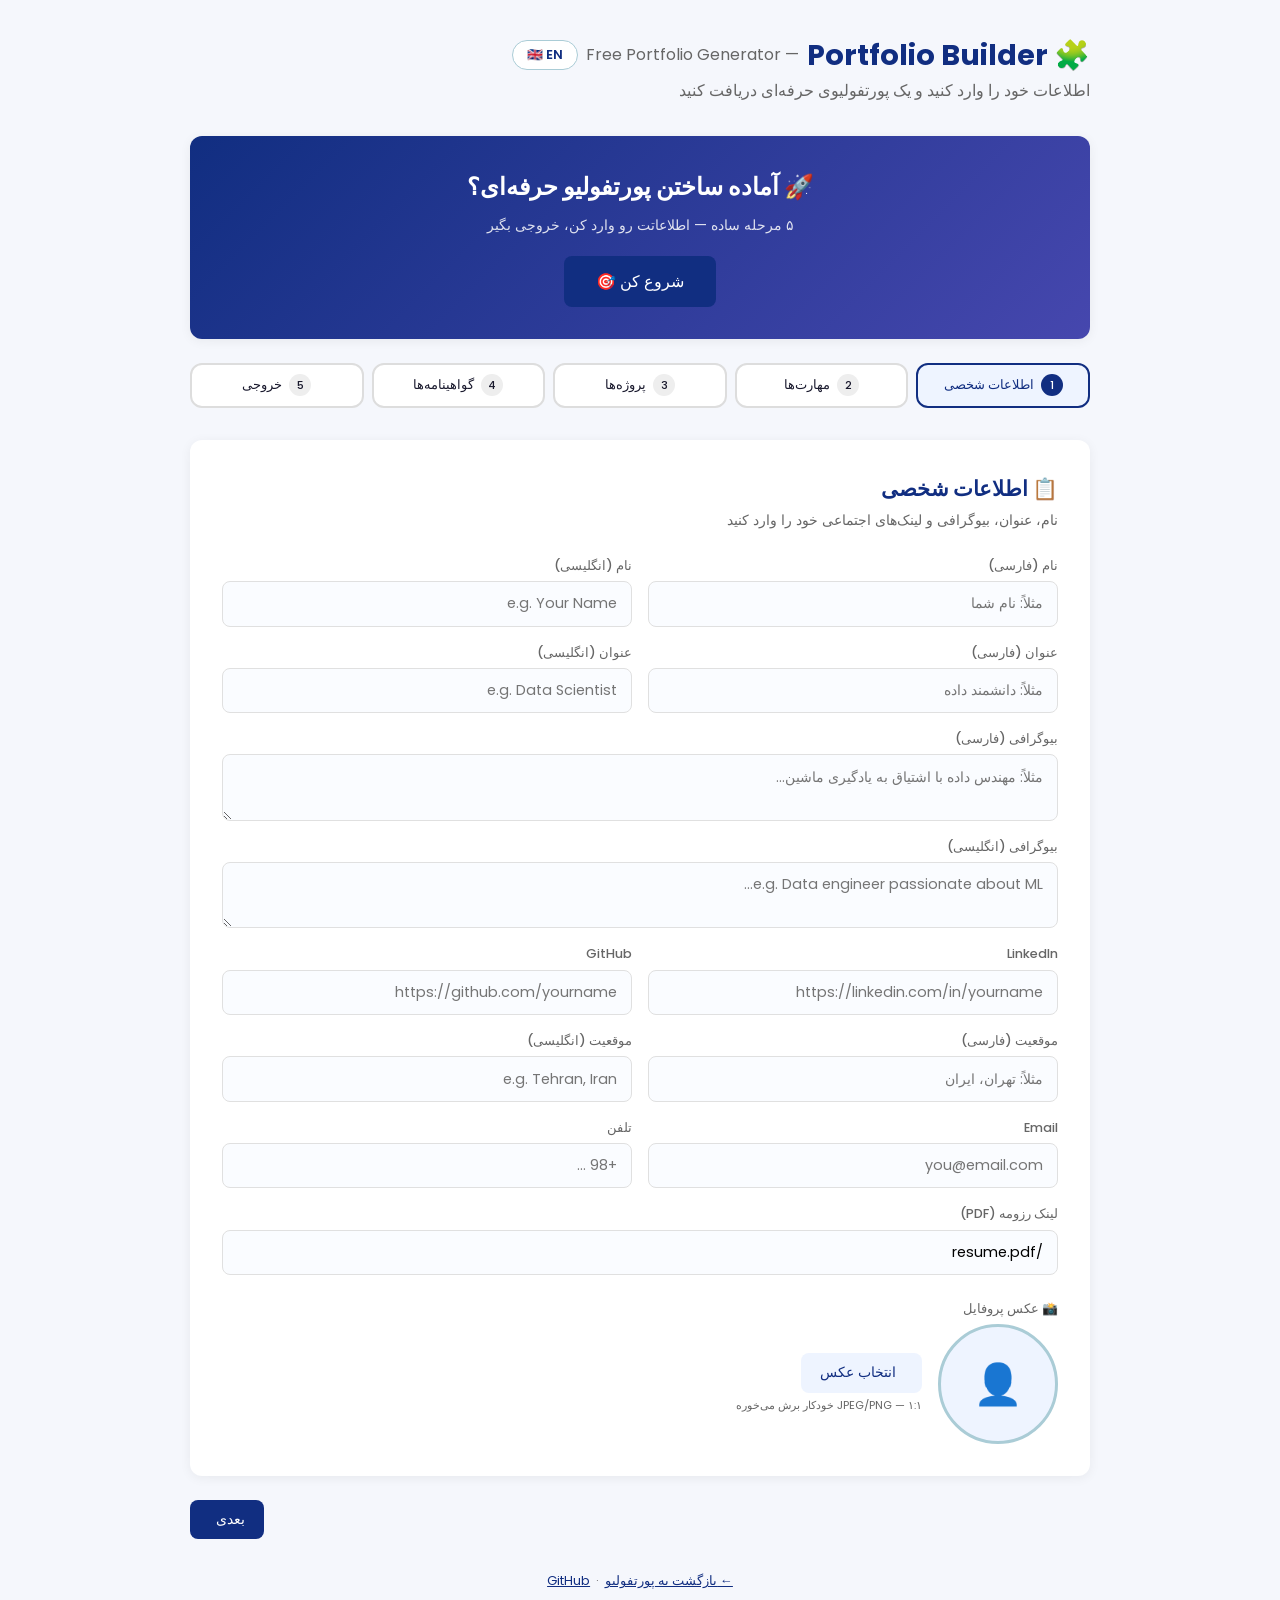
==== commit 92facada: "fix(builder): remove personal info defaults — generic placeholders only" ====
--- a/builder/index.html
+++ b/builder/index.html
@@ -6,7 +6,7 @@
   <meta name="theme-color" content="#112E81" />
   <link rel="icon" type="image/png" href="/icon.png">
   <link rel="apple-touch-icon" href="/icon.png">
-  <title>Portfolio Builder — Ali Kazemi</title>
+  <title>Portfolio Builder — Free Portfolio Generator</title>
   <link rel="preconnect" href="https://fonts.googleapis.com" />
   <link rel="preconnect" href="https://fonts.gstatic.com" crossorigin />
   <link href="https://fonts.googleapis.com/css2?family=Poppins:wght@300;400;500;600;700&family=JetBrains+Mono:wght@400;500&display=swap" rel="stylesheet" />
@@ -144,7 +144,7 @@
 <div class="container">
   <h1>
     🧩 Portfolio Builder
-    <small>— by Ali Kazemi</small>
+    <small>— Free Portfolio Generator</small>
     <span class="lang-toggle" id="langToggle" onclick="toggleLang()">🇬🇧 EN</span>
   </h1>
   <p class="subtitle rtl-only">اطلاعات خود را وارد کنید و یک پورتفولیوی حرفه‌ای دریافت کنید</p>
@@ -179,18 +179,18 @@
     <h2><span class="rtl-only">📋 اطلاعات شخصی</span><span class="ltr-only">📋 Personal Info</span></h2>
     <p class="desc"><span class="rtl-only">نام، عنوان، بیوگرافی و لینک‌های اجتماعی خود را وارد کنید</span><span class="ltr-only">Your name, title, bio, and social links</span></p>
     <div class="form-grid">
-      <div class="form-group"><label><span class="rtl-only">نام (فارسی)</span><span class="ltr-only">Name (Persian)</span></label><input id="fa_name" value="علی کاظمی" /></div>
-      <div class="form-group"><label><span class="rtl-only">نام (انگلیسی)</span><span class="ltr-only">Name (English)</span></label><input id="en_name" value="Ali Kazemi" /></div>
-      <div class="form-group"><label><span class="rtl-only">عنوان (فارسی)</span><span class="ltr-only">Title (Persian)</span></label><input id="fa_title" value="دانشمند داده و مهندس یادگیری ماشین" /></div>
-      <div class="form-group"><label><span class="rtl-only">عنوان (انگلیسی)</span><span class="ltr-only">Title (English)</span></label><input id="en_title" value="Data Scientist & ML Engineer" /></div>
-      <div class="form-group full"><label><span class="rtl-only">بیوگرافی (فارسی)</span><span class="ltr-only">Bio (Persian)</span></label><textarea id="fa_bio" rows="2">مهندس پزشکی حیات با تخصص در علم داده، یادگیری ماشین و توسعه وب.</textarea></div>
-      <div class="form-group full"><label><span class="rtl-only">بیوگرافی (انگلیسی)</span><span class="ltr-only">Bio (English)</span></label><textarea id="en_bio" rows="2">Biomedical engineer specialized in data science, ML, and web dev.</textarea></div>
-      <div class="form-group"><label>LinkedIn</label><input id="linkedin" value="https://linkedin.com/in/ali-kzm" /></div>
-      <div class="form-group"><label>GitHub</label><input id="github" value="https://github.com/Arefmtl" /></div>
-      <div class="form-group"><label><span class="rtl-only">موقعیت (فارسی)</span><span class="ltr-only">Location (Persian)</span></label><input id="fa_loc" value="شیراز، ایران" /></div>
-      <div class="form-group"><label><span class="rtl-only">موقعیت (انگلیسی)</span><span class="ltr-only">Location (English)</span></label><input id="en_loc" value="Shiraz, Iran" /></div>
-      <div class="form-group"><label>Email</label><input id="email" value="arefkazemi42@gmail.com" /></div>
-      <div class="form-group"><label><span class="rtl-only">تلفن</span><span class="ltr-only">Phone</span></label><input id="phone" value="+98 902 200 88 09" /></div>
+      <div class="form-group"><label><span class="rtl-only">نام (فارسی)</span><span class="ltr-only">Name (Persian)</span></label><input id="fa_name" placeholder="مثلاً: نام شما" /></div>
+      <div class="form-group"><label><span class="rtl-only">نام (انگلیسی)</span><span class="ltr-only">Name (English)</span></label><input id="en_name" placeholder="e.g. Your Name" /></div>
+      <div class="form-group"><label><span class="rtl-only">عنوان (فارسی)</span><span class="ltr-only">Title (Persian)</span></label><input id="fa_title" placeholder="مثلاً: دانشمند داده" /></div>
+      <div class="form-group"><label><span class="rtl-only">عنوان (انگلیسی)</span><span class="ltr-only">Title (English)</span></label><input id="en_title" placeholder="e.g. Data Scientist" /></div>
+      <div class="form-group full"><label><span class="rtl-only">بیوگرافی (فارسی)</span><span class="ltr-only">Bio (Persian)</span></label><textarea id="fa_bio" rows="2" placeholder="مثلاً: مهندس داده با اشتیاق به یادگیری ماشین..."></textarea></div>
+      <div class="form-group full"><label><span class="rtl-only">بیوگرافی (انگلیسی)</span><span class="ltr-only">Bio (English)</span></label><textarea id="en_bio" rows="2" placeholder="e.g. Data engineer passionate about ML..."></textarea></div>
+      <div class="form-group"><label>LinkedIn</label><input id="linkedin" placeholder="https://linkedin.com/in/yourname" /></div>
+      <div class="form-group"><label>GitHub</label><input id="github" placeholder="https://github.com/yourname" /></div>
+      <div class="form-group"><label><span class="rtl-only">موقعیت (فارسی)</span><span class="ltr-only">Location (Persian)</span></label><input id="fa_loc" placeholder="مثلاً: تهران، ایران" /></div>
+      <div class="form-group"><label><span class="rtl-only">موقعیت (انگلیسی)</span><span class="ltr-only">Location (English)</span></label><input id="en_loc" placeholder="e.g. Tehran, Iran" /></div>
+      <div class="form-group"><label>Email</label><input id="email" placeholder="you@email.com" /></div>
+      <div class="form-group"><label><span class="rtl-only">تلفن</span><span class="ltr-only">Phone</span></label><input id="phone" placeholder="+98 ..." /></div>
       <div class="form-group full">
         <label><span class="rtl-only">لینک رزومه (PDF)</span><span class="ltr-only">Resume Link (PDF)</span></label>
         <input id="resumeUrl" value="/resume.pdf" />
@@ -404,9 +404,7 @@
 
 /* ── PROJECTS ───────────────────────────────────────────── */
 const defaultProjects = [
-  { title_fa: 'TOOL-BOX: پایپ‌لاین ML', title_en: 'TOOL-BOX: ML Pipeline', desc_fa: 'پایپ‌لاین کامل ML', desc_en: 'End-to-end ML pipeline', tech: 'Python, Flask, Tailwind', github: 'https://github.com/Arefmtl/TOOL-BOX' },
-  { title_fa: 'تشخیص آلزایمر با fMRI', title_en: 'Alzheimer\'s Diagnosis', desc_fa: 'شبکه‌های هایپرگراف', desc_en: 'Hypergraph neural networks', tech: 'PyTorch, Nilearn', github: 'https://github.com/Arefmtl/ADNI-Alzheimer-diagnosis' },
-  { title_fa: 'پیش‌بینی قیمت مسکن', title_en: 'Housing Price Prediction', desc_fa: 'مدل رگرسیون', desc_en: 'Regression model', tech: 'Python, Scikit-learn', github: 'https://github.com/Arefmtl/Housing-Price-Prediction' },
+  { title_fa: 'نام پروژه', title_en: 'Project Name', desc_fa: 'توضیح کوتاه', desc_en: 'Short description', tech: 'Python, Scikit-learn', github: 'https://github.com/yourname/project' },
 ];
 
 function renderProjects() {
@@ -456,10 +454,7 @@
 
 /* ── CERTIFICATES ───────────────────────────────────────── */
 const defaultCerts = [
-  { title: 'Generative AI Career Essentials', subtitle: 'Microsoft & LinkedIn — Jan 2025', url: '#' },
-  { title: 'Machine Learning', subtitle: 'Stanford (Coursera) — Mar 2024', url: '#' },
-  { title: 'Data Science in Stratified Healthcare', subtitle: 'U. Edinburgh — Mar 2024', url: '#' },
-  { title: 'Machine Learning', subtitle: 'Sololearn — Apr 2024', url: '#' },
+  { title: 'نام گواهینامه', subtitle: 'ناشر — تاریخ', url: '#' },
 ];
 
 function renderCerts() {
